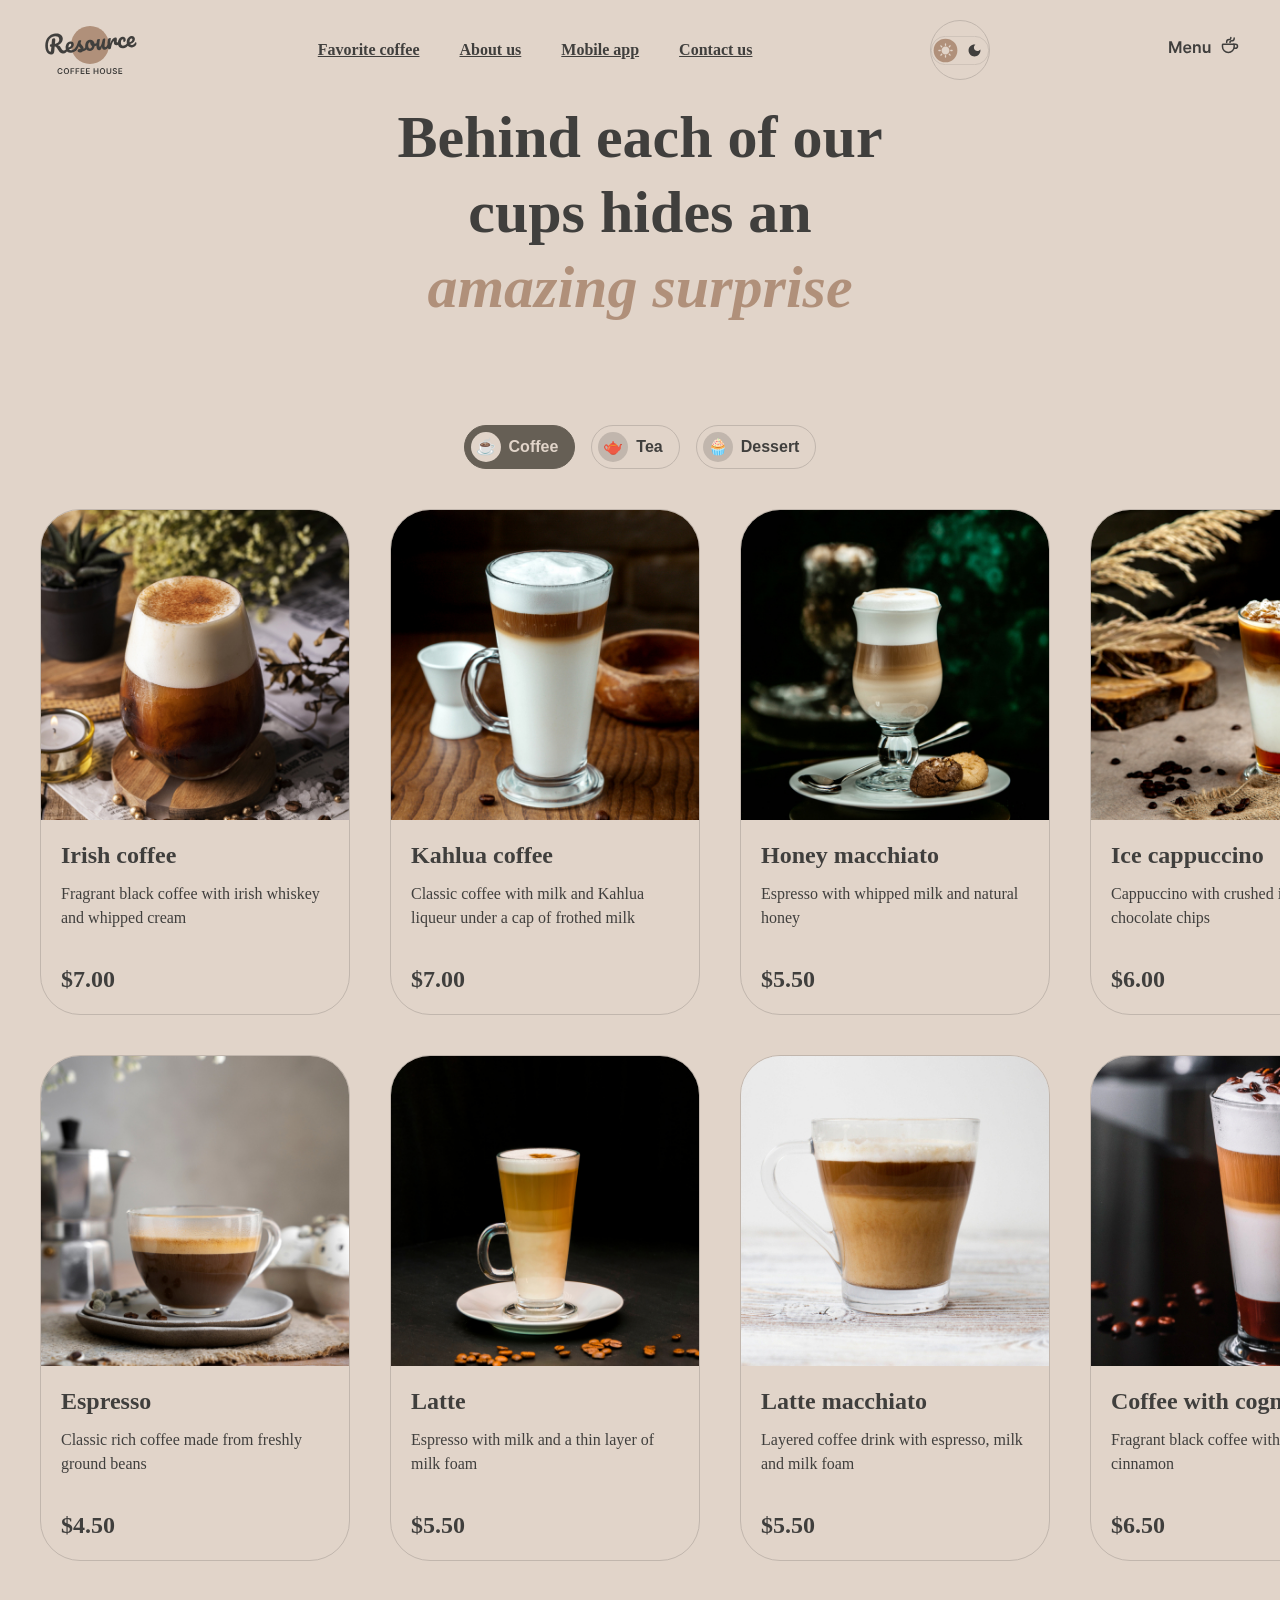
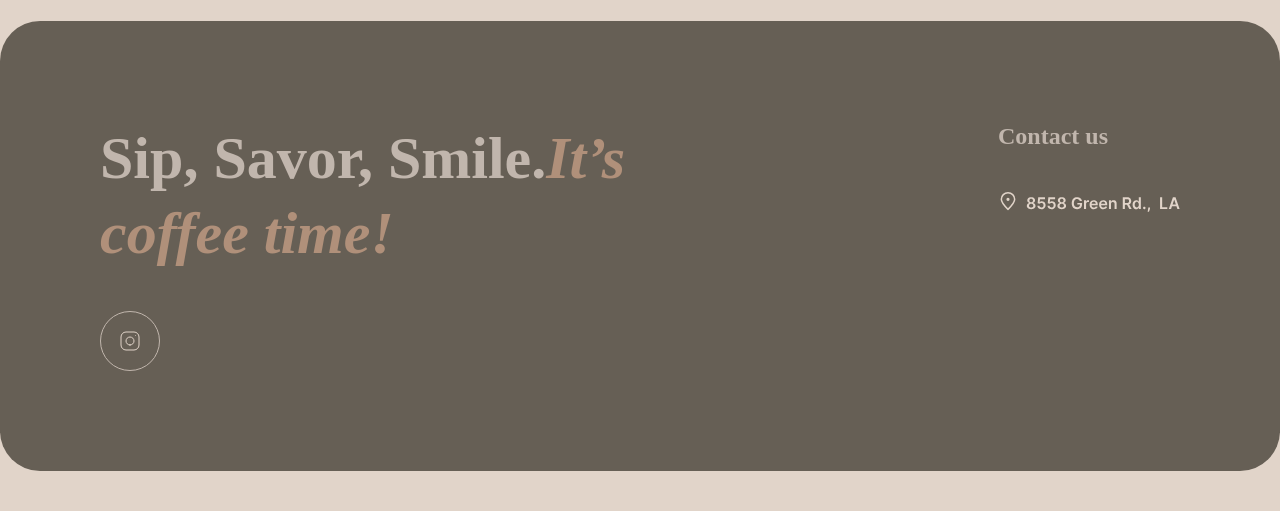
==== menu.html @ be04c388 "feat: add code" ====
<!DOCTYPE html>
<html lang="en">
<head>
    <meta charset="UTF-8">
    <meta name="viewport" content="width=device-width, initial-scale=1.0">
    <title>Coffee House</title>
    <link rel="stylesheet" href="./style.css">
</head>
<body>
<header class="header">
    <div class="container header__container">
        <a href="./index.html" class="logo">
            <img src="./assets/icons/logo.svg" alt="Coffee House Logo">
        </a>
        <nav class="nav">
            <ul class="nav__list">
                <li class="nav__item"><a href="#coffee" class="nav__link">Favorite coffee</a></li>
                <li class="nav__item"><a href="#about" class="nav__link">About us</a></li>
                <li class="nav__item"><a href="#mobile-app" class="nav__link">Mobile app</a></li>
                <li class="nav__item"><a href="#contacts" class="nav__link">Contact us</a></li>
            </ul>
        </nav>
        <button class="theme-toggle" type="button" aria-label="Toggle theme">
        <img src="./assets/icons/Theme_switch.svg" alt="Theme icon" class="theme-toggle__icon">
    </button>
        <a href="#" class="menu-link">
        <img src="./assets/icons/Menu.svg" alt="Menu Icon">
        </a>
    </div>
</header>
<main class="main">
    <section class="menu-section">
        <div class="container">
            <h1 class="menu-title">
            Behind each of our cups hides an <br><span>amazing surprise</span>
        </h1>
        <div class="menu-tabs">
            <button class="tab-btn tab-btn--active" type="button" data-category="coffee">
                <span class="tab-btn__icon">☕️</span>
                <span class="tab-btn__text">Coffee</span>
            </button>
            <button class="tab-btn" type="button" data-category="tea">
                <span class="tab-btn__icon">🫖</span>
                <span class="tab-btn__text">Tea</span>
            </button>
            <button class="tab-btn" type="button" data-category="dessert">
                <span class="tab-btn__icon">🧁</span>
                <span class="tab-btn__text">Dessert</span>
            </button>
        </div>
            <div class="menu-grid menu-grid--coffee" id="grid-coffee">
                <article class="menu-card">
                    <div class="menu-card__img-wrapper">
                        <img src="./assets/images/coffee-1.jpg" alt="Irish coffee" class="menu-card__img">
                    </div>
                    <div class="menu-card__content">
                        <h3 class="menu-card__title">Irish coffee</h3>
                        <p class="menu-card__description">Fragrant black coffee with irish whiskey and whipped cream</p>
                        <span class="menu-card__price">$7.00</span>
                    </div>
                </article>

                <article class="menu-card">
                    <div class="menu-card__img-wrapper">
                        <img src="./assets/images/coffee-2.jpg" alt="Kahlua coffee" class="menu-card__img">
                    </div>
                    <div class="menu-card__content">
                        <h3 class="menu-card__title">Kahlua coffee</h3>
                        <p class="menu-card__description">Classic coffee with milk and Kahlua liqueur under a cap of frothed milk</p>
                        <span class="menu-card__price">$7.00</span>
                    </div>
                </article>

                <article class="menu-card">
                    <div class="menu-card__img-wrapper">
                        <img src="./assets/images/coffee-3.jpg" alt="Honey macchiato" class="menu-card__img">
                    </div>
                    <div class="menu-card__content">
                        <h3 class="menu-card__title">Honey macchiato</h3>
                        <p class="menu-card__description">Espresso with whipped milk and natural honey</p>
                        <span class="menu-card__price">$5.50</span>
                    </div>
                </article>

                <article class="menu-card">
                    <div class="menu-card__img-wrapper">
                        <img src="./assets/images/coffee-4.png" alt="Ice cappuccino" class="menu-card__img">
                    </div>
                    <div class="menu-card__content">
                        <h3 class="menu-card__title">Ice cappuccino</h3>
                        <p class="menu-card__description">Cappuccino with crushed ice and chocolate chips</p>
                        <span class="menu-card__price">$6.00</span>
                    </div>
                </article>

                <article class="menu-card">
                    <div class="menu-card__img-wrapper">
                        <img src="./assets/images/coffee-5.jpg" alt="Espresso" class="menu-card__img">
                    </div>
                    <div class="menu-card__content">
                        <h3 class="menu-card__title">Espresso</h3>
                        <p class="menu-card__description">Classic rich coffee made from freshly ground beans</p>
                        <span class="menu-card__price">$4.50</span>
                    </div>
                </article>

                <article class="menu-card">
                    <div class="menu-card__img-wrapper">
                        <img src="./assets/images/coffee-6.png" alt="Latte" class="menu-card__img">
                    </div>
                    <div class="menu-card__content">
                        <h3 class="menu-card__title">Latte</h3>
                        <p class="menu-card__description">Espresso with milk and a thin layer of milk foam</p>
                        <span class="menu-card__price">$5.50</span>
                    </div>
                </article>

                <article class="menu-card">
                    <div class="menu-card__img-wrapper">
                        <img src="./assets/images/coffee-7.jpg" alt="Latte macchiato" class="menu-card__img">
                    </div>
                    <div class="menu-card__content">
                        <h3 class="menu-card__title">Latte macchiato</h3>
                <p class="menu-card__description">Layered coffee drink with espresso, milk and milk foam</p>
                        <span class="menu-card__price">$5.50</span>
                    </div>
                </article>

                <article class="menu-card">
                    <div class="menu-card__img-wrapper">
                        <img src="./assets/images/coffee-8.jpg" alt="Coffee with cognac" class="menu-card__img">
                    </div>
                    <div class="menu-card__content">
                        <h3 class="menu-card__title">Coffee with cognac</h3>
                        <p class="menu-card__description">Fragrant black coffee with cognac and cinnamon</p>
                        <span class="menu-card__price">$6.50</span>
                    </div>
                </article>
            </div>

            <!-- 2. СЕТКА ЧАЙ (скрыта) -->
            <div class="menu-grid menu-grid--tea" id="grid-tea" style="display: none;">
                <article class="menu-card">
                    <div class="menu-card__img-wrapper">
                        <img src="./assets/images/tea-1.png" alt="Moroccan" class="menu-card__img">
                    </div>
                    <div class="menu-card__content">
                        <h3 class="menu-card__title">Moroccan</h3>
                        <p class="menu-card__description">Fragrant black tea with the addition of tangerine, cinnamon, honey, lemon and mint</p>
                        <span class="menu-card__price">$4.50</span>
                    </div>
                </article>

                <article class="menu-card">
                    <div class="menu-card__img-wrapper">
                        <img src="./assets/images/tea-2.png" alt="Ginger" class="menu-card__img">
                    </div>
                    <div class="menu-card__content">
                        <h3 class="menu-card__title">Ginger</h3>
                        <p class="menu-card__description">Original black tea with fresh ginger, lemon and honey</p>
                        <span class="menu-card__price">$5.00</span>
                    </div>
                </article>

                <article class="menu-card">
                    <div class="menu-card__img-wrapper">
                        <img src="./assets/images/tea-3.png" alt="Cranberry" class="menu-card__img">
                    </div>
                    <div class="menu-card__content">
                        <h3 class="menu-card__title">Cranberry</h3>
                        <p class="menu-card__description">Black tea with cranberry juice, fresh cranberries and orange slices</p>
                        <span class="menu-card__price">$4.50</span>
                    </div>
                </article>

                <article class="menu-card">
                    <div class="menu-card__img-wrapper">
                        <img src="./assets/images/tea-4.png" alt="Sea buckthorn" class="menu-card__img">
                    </div>
                    <div class="menu-card__content">
                        <h3 class="menu-card__title">Sea buckthorn</h3>
                        <p class="menu-card__description">A rich drink based on sea buckthorn berries with mint and honey</p>
                        <span class="menu-card__price">$5.50</span>
                    </div>
                </article>
            </div>

            <!-- 3. СЕТКА ДЕСЕРТЫ (скрыта) -->
            <div class="menu-grid menu-grid--dessert" id="grid-dessert" style="display: none;">
                <article class="menu-card">
                    <div class="menu-card__img-wrapper">
                        <img src="./assets/images/dessert-1.png" alt="Marble cheesecake" class="menu-card__img">
                    </div>
                    <div class="menu-card__content">
                        <h3 class="menu-card__title">Marble cheesecake</h3>
                        <p class="menu-card__description">Philadelphia cheese with lemon zest on a light sponge cake and red currant jam</p>
                        <span class="menu-card__price">$3.50</span>
                    </div>
                </article>

                <article class="menu-card">
                    <div class="menu-card__img-wrapper">
                        <img src="./assets/images/dessert-2.png" alt="Red velvet" class="menu-card__img">
                    </div>
                    <div class="menu-card__content">
                        <h3 class="menu-card__title">Red velvet</h3>
                        <p class="menu-card__description">Layer cake with cream cheese frosting and bright red sponge cake</p>
                        <span class="menu-card__price">$4.00</span>
                    </div>
                </article>

                <article class="menu-card">
                    <div class="menu-card__img-wrapper">
                        <img src="./assets/images/dessert-3.png" alt="Pancakes" class="menu-card__img">
                    </div>
                    <div class="menu-card__content">
                        <h3 class="menu-card__title">Pancakes</h3>
                        <p class="menu-card__description">Tender pancakes with maple syrup and fresh berries</p>
                        <span class="menu-card__price">$4.50</span>
                    </div>
                </article>

                <article class="menu-card">
                    <div class="menu-card__img-wrapper">
                        <img src="./assets/images/dessert-4.png" alt="Creme brulee" class="menu-card__img">
                    </div>
                    <div class="menu-card__content">
                        <h3 class="menu-card__title">Creme brulee</h3>
                        <p class="menu-card__description">Rich custard base topped with a layer of hardened caramelized sugar</p>
                        <span class="menu-card__price">$4.00</span>
                    </div>
                </article>

                <article class="menu-card">
                    <div class="menu-card__img-wrapper">
                        <img src="./assets/images/dessert-5.png" alt="Pancakes with ice cream" class="menu-card__img">
                    </div>
                    <div class="menu-card__content">
                        <h3 class="menu-card__title">Pancakes with ice cream</h3>
                        <p class="menu-card__description">Lush pancakes served with vanilla ice cream and chocolate sauce</p>
                        <span class="menu-card__price">$5.50</span>
                    </div>
                </article>

                <article class="menu-card">
                    <div class="menu-card__img-wrapper">
                        <img src="./assets/images/dessert-6.png" alt="Honey cake" class="menu-card__img">
                    </div>
                    <div class="menu-card__content">
                        <h3 class="menu-card__title">Honey cake</h3>
                        <p class="menu-card__description">Traditional honey cake with delicate sour cream filling</p>
                        <span class="menu-card__price">$4.50</span>
                    </div>
                </article>

                <article class="menu-card">
                    <div class="menu-card__img-wrapper">
                        <img src="./assets/images/dessert-7.png" alt="Chocolate cake" class="menu-card__img">
                    </div>
                    <div class="menu-card__content">
                        <h3 class="menu-card__title">Chocolate cake</h3>
                        <p class="menu-card__description">Moist chocolate sponge cake with rich dark chocolate ganache</p>
                        <span class="menu-card__price">$5.00</span>
                    </div>
                </article>

                <article class="menu-card">
                    <div class="menu-card__img-wrapper">
                        <img src="./assets/images/dessert-8.png" alt="Black forest" class="menu-card__img">
                    </div>
                    <div class="menu-card__content">
                        <h3 class="menu-card__title">Black forest</h3>
                        <p class="menu-card__description">Classic cake with cherries, whipped cream and chocolate sponge</p>
                        <span class="menu-card__price">$5.50</span>
                    </div>
                </article>
            </div>
    </section>
</main>
<footer class="footer" id="contacts">
    <div class="container footer__container">
        <div class="footer__offer">
            <h2 class="section-title footer__title">
                Sip, Savor, Smile.<span>It’s coffee time!</span>
            </h2>
            <div class="footer__socials">
                 <a href="#" class="btn-insta" target="_blank">
                <img src="./assets/icons/instagram.svg">
                </a>
            </div>
        </div>
            <div class="footer__contacts">
            <h3 class="footer__contacts-title">Contact us</h3>
                <div class="footer__item">
                    <img src="./assets/icons/location.svg">
                </div>
            </div>
        </div>
</footer>
</body>
</html>
---- style.css ----
:root {
    --color-text-primary: #403F3D;
    --color-text-inverse: #E1D4C9;
    --color-text-accent: #B0907A;
    --color-background-page: #E1D4C9;
    --color-background-container: #665F55;
    --color-background-overlay: #403F3D;
    --color-border-primary: #C1B6AD;
    --color-border-inverse: #665F55;

    --font-family: 'Inter';
}
*{ box-sizing: border-box;
    margin: 0;
    padding: 0;
}
html {
    scroll-behavior: smooth;
}
body {
    font-family: var(--font-family);
    background-color: var(--color-background-page);
    color: var(--color-text-primary);
    line-height: 150%;
}
ul, ol {
    list-style: none;
}
a {
    list-style: none;
    color: inherit
}
img {
    max-width: 100%;
    display: block;
}
.container {
    max-width: 1440px;
    margin: 0 auto;
    padding: 0 40px;
}
.section-title {
    font-size: 60px;
    font-weight: 600;
    line-height: 125%;
    color: var(--color-text-dark);
}
.section-title span,
.hero__title span {
    color: var(--color-text-accent);
    font-style: italic;
}
.header {
    padding: 20px 0;
}
.header__container {
    display: flex;
    justify-content: space-between;
    align-items: center;
}
.logo {
    display: inline-block;
    width: 100px;
    height: 60px;
}
.logo img {
    width: 100%;
    height: 100%;
    object-fit: contain;
}
.nav__list {
    display: flex;
    gap: 40px;
}
.nav__link {
    font-weight: 600;
    font-size: 16px;
    position: relative;
    line-height: 150%;
    transition: color 0.3s ease;
}
.nav__link:hover {
    color: var(--color-text-accent);
}
.menu-link {
    display: flex;
    align-items: center;
    gap: 8px;
    font-weight: 600;
    font-size: 16px;
    line-height: 150%;
    border-bottom: 2px solid transparent;
    transition: border-color 0.3s ease;
}

.menu-link:hover {
    border-bottom-color: var(--color-text-dark);
}
.hero{
    padding: 20px 0;
}
.hero__container {
    background-color: var(--color-background-container);
    border-radius: 40px;
    padding: 100px;
    color: var(--color-text-inverse);
    background-image: url('./assets/images/img-hero.png');
    background-size: cover;
    background-position: center;
}
.hero__content {
    max-width: 530px;
}
.hero__title {
    font-size: 72px;
    font-weight: 600;
    line-height: 105%;
}
.hero__title span,
.section-title span {
    font-style: italic;
    color: var(--color-text-accent);
}
.hero__text {
    font-size: 16px;
    font-weight: 400;
    line-height: 150%;
    margin-bottom: 40px;
}
.btn {
    display: inline-flex;
    align-items: center;
    justify-content: center;
    padding: 20px 78px;
    border-radius: 100px;
    background-color: var(--color-background-page);
    color: var(--color-text-primary);
    font-size: 16px;
    font-weight: 600;
    line-height: 150%;
    transition: background-color 0.3s ease, transform 0.2s ease;
}
.btn:hover {
    background-color: #f1e7d8;
    transform: translateY(-2px);
}
.favorite {
    padding: 100px 0;
    text-align: center;
}
.favorite .section-title {
    margin-bottom: 40px;
}
.slider {
    display: flex;
    align-items: center;
    justify-content: center;
    gap: 40px;
    margin-bottom: 40px;
}
.slider__arrow {
    width: 60px;
    height: 60px;
    border-radius: 50%;
    border: 1px solid var(--color-border-inverse);
    background: transparent;
    cursor: pointer;
    display: flex;
    align-items: center;
    justify-content: center;
    flex-shrink: 0;
    transition: background-color 0.3s ease, transform 0.3s ease;
}
.slider__arrow:hover {
    background-color: var(--color-background-container);
}
.slider__content {
    max-width: 480px;
    width: 100%;
    overflow: hidden;
}
.slider__track {
    display:flex;
    transition:transform 0.5s ease-in-out;
}
.slider__item {
    min-width: 100%;
    display: flex;
    flex-direction: column;
    align-items: center;
}
.slider__img {
    width: 340px;
    height: 340px;
    object-fit: contain;
    margin-bottom: 20px;
}
.slider__title {
    font-size: 24px;
    font-weight: 600;
    line-height: 125%;
    margin-bottom: 12px;
}
.slider__description {
    font-size: 16 px;
    font-weight: 400;
    line-height: 150%;
    margin-bottom: 16 px;
    max-width: 480px;
}
.slider__price {
    font-size: 24px;
    font-weight: 600;
    line-height: 125%;
}
.slider__controls {
    display: flex;
    justify-content: center;
    gap: 12px;
}
.slider__control {
    width: 40px;
    height: 4px;
    padding: 0;
    border: none;
    background-color: var(--color-border-inverse);
    border-radius: 100px;
    cursor: pointer;
    transition: background-color 0.3s ease;
}
.slider__control--active {
    background-color: var(--color-background-container);
}
.about {
    padding: 100px 0;
}
.about .section-title {
    margin-bottom: 40px;
}
.about__photo {
    display: grid;
    grid-template-columns: repeat(2, 1fr);
    gap: 40px;
}
.about__img-wrapper {
    border-radius: 20px;
    overflow: hidden;
    height: 590px;
}
.about__img {
    width: 100%;
    height: 100%;
    object-fit: cover;
    transition: transform 0.5s ease;
}
.about__img-wrapper:hover .about__img {
    transform: scale(1.05);
}
.mobile-app {
    padding: 100px 0;
}
.mobile-app__container {
    display: flex;
    align-items: center;
    justify-content: space-between;
    gap: 100px;
}
.mobile-app__content {
    max-width: 630px;
}
.mobile-app .section-title {
    margin-bottom: 24px;
}
.mobile-app__text {
    font-size: 16px;
    font-weight: 400;
    line-height: 150%;
    margin-bottom: 40px;
}
.mobile-app__buttons {
    display: flex;
    gap: 20px;
}
.btn-store {
    display: inline-flex;
    align-items: center;
    justify-content: center;
    padding: 12px 20px;
    border: 1px solid var(--color-border-inverse);
    border-radius: 100px;
    transition: background-color 0.3s ease, border-color 0.3s ease;
}
.btn-store:hover {
    background-color: var(--color-background-container);
}
.mobile-app__img-wrapper {
    max-width: 630px;
}
.footer {
    padding: 20px 0 40px;
}
.footer__container {
    background-color: var(--color-background-container);
    border-radius: 40px;
    padding: 100px;
    color: var(--color-border-primary);
    display: flex;
    justify-content: space-between;
    gap: 100px;
}
.footer__offer {
    max-width: 530px;
}
.footer__title {
    color: var(--color-border-primary);
    margin-bottom: 40px;
}
.footer__socials {
    display: flex;
    gap: 12px;
}
.social-link {
    width: 60px;
    height: 60px;
    border: 1px solid var(--color-border-primary);
    border-radius: 50%;
    display: flex;
    align-items: center;
    justify-content: center;
    transition: background-color 0.3s ease, border-color 0.3s ease;
}
.social-link:hover {
    background-color: var(--color-background-page);
}
.footer__contacts {
    display: flex;
    flex-direction: column;
    align-items: flex-start;
    max-width: 530px;
}
.footer__contacts-title {
    font-size: 24px;
    font-weight: 600;
    line-height: 125%;
    margin-bottom: 40px;
}
.footer__list {
    display: flex;
    flex-direction: column;
    gap: 16px;
}
.footer__link {
    display: flex;
    align-items: column;
    gap: 8px;
    font-size: 16px;
    font-weight: 600;
    line-height: 150%;
    border-bottom: 2px solid transparent;
    transition: border-color 0.3s ease;
}
a.footer__link:hover {
    border-bottom-color: var(--color-text-inverse);
}
.menu-title {
    font-size: 60px;
    font-weight: 600;
    line-height: 125%;
    text-align: center;
    max-width: 800px;
    margin: 0 auto 40px;
    color:var(--color-background-overlay);
}

.menu-title span {
    color: var(--color-text-accent);
    font-style: italic;
}

.menu-tabs {
    display: flex;
    justify-content: center;
    gap: 16px;
    margin-bottom: 40px;
}
.tab-btn {
    display: inline-flex;
    align-items: center;
    gap: 8px;
    padding: 8px 16px 8px 8px;
    border: 1px solid var(--color-border-primary);
    border-radius: 100px;
    background-color: transparent;
    cursor: pointer;
    font-size: 16px;
    font-weight: 600;
    line-height: 150%;
    color: var(--color-background-overlay);
    transition: all 0.3s ease;
}
.tab-btn__icon {
    display: flex;
    align-items: center;
    justify-content: center;
    width: 30px;
    height: 30px;
    border-radius: 50%;
    background-color: var(--color-border-primary);
    font-size: 16px;
    transition: background-color 0.3s ease;
}
.tab-btn:hover:not(.tab-btn--active) {
    background-color: var(--color-border-inverse);
    border-color: var(--color-border-inverse);
    color: var(--color-background-page);
}

.tab-btn:hover:not(.tab-btn--active) .tab-btn__icon {
    background-color: var(--color-background-page);
}
.tab-btn--active {
    background-color: var(--color-background-container);
    border-color: var(--color-background-container);
    color: var(--color-background-page);
    cursor: default;
}
.tab-btn--active .tab-btn__icon {
    background-color: var(--color-background-page);
}

.menu-grid {
    display: grid;
    grid-template-columns: repeat(4, 1fr);
    gap: 40px;
    margin-bottom: 40px;
}
.menu-grid--hidden {
    display: none !important;
}
.menu-card {
    display: flex;
    flex-direction: column;
    width: 310px;
    height: 506px;
    border: 1px solid var(--color-border-primary);
    border-radius: 40px;
    overflow: hidden;
    box-sizing: border-box;
    margin: 0 auto;
    transition: transform 0.3s ease;
}
.menu-card:hover {
    transform: translateY(-4px);
}
.menu-card__img-wrapper {
    width: 310px;
    height: 310px;
    flex-shrink: 0;
    overflow: hidden;
}
.menu-card__img {
    width: 100%;
    height: 100%;
    object-fit: cover;
    transition: transform 0.5s ease;
}
.menu-card:hover .menu-card__img {
    transform: scale(1.05);
}
.menu-card__content {
    padding: 20px;
    display: flex;
    flex-direction: column;
    flex-grow: 1;
    justify-content: space-between;
}
.menu-card__title {
    font-size: 24px;
    font-weight: 600;
    line-height: 125%;
    margin: 0 0 12px 0;
    color: var(--color-background-overlay);
}
.menu-card__description {
    font-size: 16px;
    font-weight: 400;
    line-height: 150%;
    margin: 0;
    color: var(--color-background-overlay);
}
.menu-card__price {
    font-size: 24px;
    font-weight: 600;
    line-height: 125%;
    margin-top: auto;
    color: var(--color-background-overlay);
}
body.dark-theme {
    --color-text-primary: #E1D4C9;
    --color-text-inverse: #E1D4C9;
    --color-text-accent: #B0907A;
    --color-background-page: #292826;
    --color-background-container: #403F3D;
    --color-background-overlay: rgba(41, 40, 38, 0.8);
    --color-border-primary: #665F55;
    --color-border-inverse: #C1B6AD;
    --font-family: 'Inter';
}
*{
    box-sizing: border-box;
    margin: 0;
    padding: 0;
}
html {
    scroll-behavior: smooth;
}
body {
    font-family: var(--font-family);
    background-color: var(--color-background-page);
    color: var(--color-text-primary);
}
.menu-title {
    font-size: 60px;
    font-weight: 600;
    line-height: 125%;
    text-align: center;
    max-width: 800px;
    margin: 0 auto 40px;
    color: var(--color-text-primary);
}
.menu-title span {
    color: var(--color-text-accent);
    font-style: italic;
}
.tab-btn {
  display: inline-flex;
  align-items: center;
  gap: 8px;
  padding: 6px 16px 6px 6px;
  border: 1px solid var(--color-border-primary);
  border-radius: 100px;
  background-color: transparent;
  cursor: pointer;
  font-size: 16px;
  font-weight: 600;
  line-height: 150%;
  color: var(--color-text-primary);
  transition: all 0.3s ease;
}

.tab-btn__icon {
  display: flex;
  align-items: center;
  justify-content: center;
  width: 30px;
  height: 30px;
  border-radius: 50%;
  background-color: var(--color-border-primary);
  font-size: 16px;
  transition: background-color 0.3s ease;
}

.tab-btn:hover:not(.tab-btn--active) {
  background-color: var(--color-background-container);
  border-color: var(--color-background-container);
  color: var(--color-text-inverse);
}

.tab-btn:hover:not(.tab-btn--active) .tab-btn__icon {
  background-color: var(--color-background-page);
}

.tab-btn--active {
  background-color: var(--color-background-container);
  border-color: var(--color-background-container);
  color: var(--color-text-inverse);
  cursor: default;
}

.tab-btn--active .tab-btn__icon {
  background-color: var(--color-background-page);
}
.menu-title {
    font-size: 60px;
    font-weight: 600;
    line-height: 125%;
    text-align: center;
    max-width:  600px;
    margin: 0 auto 100px;
    color: var(--color-text-primary);
}
.menu-title span {
    color: var(--color-text-accent);
    font-style: italic;
}
.menu-card {
  display: flex;
  flex-direction: column;
  width: 310px;
  min-height: 506px;
  height: 100%;
  border: 1px solid var(--color-border-primary);
  border-radius: 40px;
  overflow: hidden;
  box-sizing: border-box;
  margin: 0 auto;
  background-color: transparent;
  transition: border-color 0.3s ease, transform 0.3s ease;
}
.menu-card__img-wrapper {
    width: 310px;
    height: 310px;
    flex-shrink: 0;
    overflow: hidden;
}

.menu-card__title, .menu-card__description, .menu-card__price {
  color: var(--color-text-primary);
}
.header__container {
    display: flex;
    align-items: center;
    justify-content: space-between;
    gap: 20px;
}
.theme-toggle {
    display: flex;
    align-items: center;
    justify-content: center;
    width: 60px;
    height: 60px;
    min-width: 60px;
    min-height: 60px;
    border-radius: 50%;
    border: 1px solid var(--color-border-primary);
    background-color: transparent;
    cursor: pointer;
    padding: 0;
    transition: background-color 0.3s ease, border-color 0.3s ease, transform 0.3s ease;
}
.theme-toggle:hover {
    background-color: var(--color-background-container);
    border-color: var(--color-background-container);
    transform: scale(1.05);
}
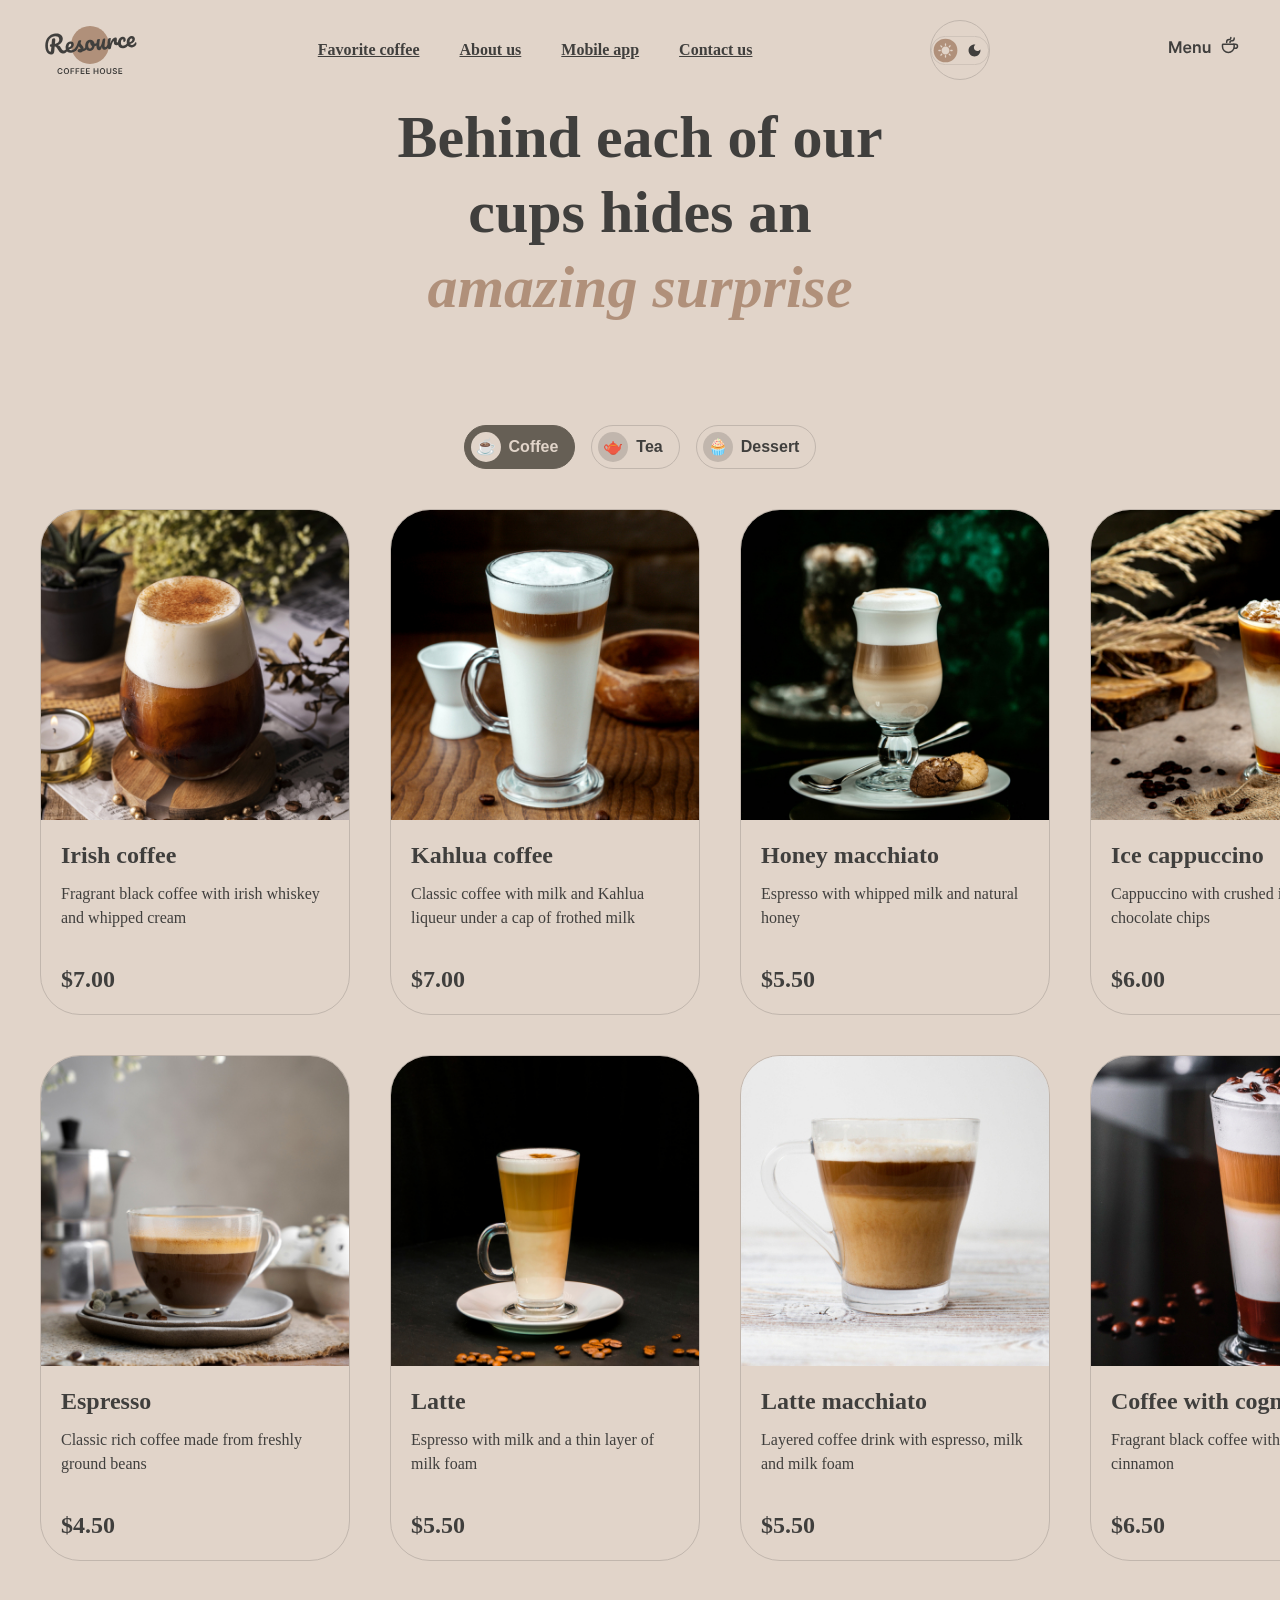
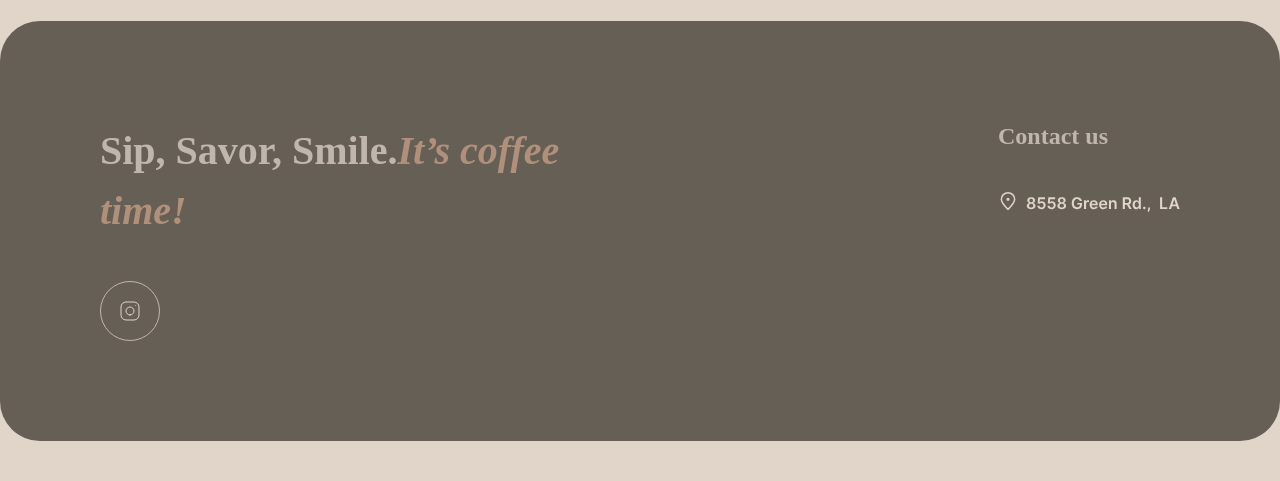
==== commit 69f7d33b: "feat; add code for sliders and menu" ====
--- a/menu.html
+++ b/menu.html
@@ -48,7 +48,7 @@
                 <span class="tab-btn__text">Dessert</span>
             </button>
         </div>
-            <div class="menu-grid menu-grid--coffee" id="grid-coffee">
+            <div class="menu-grid menu-grid--coffee" data-category="coffee">
                 <article class="menu-card">
                     <div class="menu-card__img-wrapper">
                         <img src="./assets/images/coffee-1.jpg" alt="Irish coffee" class="menu-card__img">
@@ -138,8 +138,7 @@
                 </article>
             </div>
 
-            <!-- 2. СЕТКА ЧАЙ (скрыта) -->
-            <div class="menu-grid menu-grid--tea" id="grid-tea" style="display: none;">
+            <div class="menu-grid menu-grid--tea"  data-category="tea"  style="display: none;">
                 <article class="menu-card">
                     <div class="menu-card__img-wrapper">
                         <img src="./assets/images/tea-1.png" alt="Moroccan" class="menu-card__img">
@@ -184,9 +183,7 @@
                     </div>
                 </article>
             </div>
-
-            <!-- 3. СЕТКА ДЕСЕРТЫ (скрыта) -->
-            <div class="menu-grid menu-grid--dessert" id="grid-dessert" style="display: none;">
+            <div class="menu-grid menu-grid--dessert" data-category="dessert" style="display: none;">
                 <article class="menu-card">
                     <div class="menu-card__img-wrapper">
                         <img src="./assets/images/dessert-1.png" alt="Marble cheesecake" class="menu-card__img">
@@ -297,5 +294,6 @@
             </div>
         </div>
 </footer>
+<script src="./main.js"></script>
 </body>
 </html>
--- a/style.css
+++ b/style.css
@@ -141,77 +141,95 @@
     transition: background-color 0.3s ease, transform 0.2s ease;
 }
 .btn:hover {
-    background-color: #f1e7d8;
+    background-color: var(--color-background-page);
     transform: translateY(-2px);
 }
 .favorite {
-    padding: 100px 0;
+    padding: 80px 0;
     text-align: center;
 }
-.favorite .section-title {
-    margin-bottom: 40px;
+.favorite__container {
+    margin: 0 auto;
+    padding: 0 20px;
+}
+.section-title {
+    font-size: 40px;
+    line-height: 1.5;
+    margin-bottom: 40px;
+    color: var(--color-text-primary);
+}
+.section-title span {
+    font-style: italic;
+    color: var(--color-text-accent);
 }
 .slider {
     display: flex;
     align-items: center;
-    justify-content: center;
-    gap: 40px;
-    margin-bottom: 40px;
-}
-.slider__arrow {
-    width: 60px;
-    height: 60px;
+    justify-content: space-between;
+    gap: 20px;
+    margin-bottom: 40px;
+}
+.slider_arrow {
+    background: transparent;
+    border: none;
+    border-radius: 0%;
+    display: flex;
+    align-items: center;
+    justify-content: center;
+    cursor: pointer;
+    transition: background-color 0.3s ease, border-color 0.3s ease; flex-shrink: 0;
+}
+.slider_arrow:hover {
+    background-color: var(--color-border-primary);
+    border-color: var(--color-border-inverse);
+}
+.slider_arrow img {
+    width: 40px;
+    height: 40px;
+}
+.slider_photo {
+    width: 100%;
+    max-width: 480px;
+    overflow: hidden;
+}
+.slider_track {
+    display: flex;
+    width: 100%;
+}
+.tab-content, .slider_item {
+    display: none;
+    width: 100%;
+    text-align: center;
+    flex-direction: column;
+    align-items: center; }
+.tab-content--active, .slider_item.slider_item--active {
+    display: flex;
+}
+.slider_track img {
+    width: 400px;
+    height: 400px;
+    object-fit: cover;
     border-radius: 50%;
-    border: 1px solid var(--color-border-inverse);
-    background: transparent;
-    cursor: pointer;
-    display: flex;
-    align-items: center;
-    justify-content: center;
-    flex-shrink: 0;
-    transition: background-color 0.3s ease, transform 0.3s ease;
-}
-.slider__arrow:hover {
-    background-color: var(--color-background-container);
-}
-.slider__content {
-    max-width: 480px;
-    width: 100%;
-    overflow: hidden;
-}
-.slider__track {
-    display:flex;
-    transition:transform 0.5s ease-in-out;
-}
-.slider__item {
-    min-width: 100%;
-    display: flex;
-    flex-direction: column;
-    align-items: center;
-}
-.slider__img {
-    width: 340px;
-    height: 340px;
-    object-fit: contain;
     margin-bottom: 20px;
 }
-.slider__title {
+.slider_track h4 {
     font-size: 24px;
-    font-weight: 600;
-    line-height: 125%;
-    margin-bottom: 12px;
-}
-.slider__description {
-    font-size: 16 px;
-    font-weight: 400;
-    line-height: 150%;
-    margin-bottom: 16 px;
-    max-width: 480px;
-}
-.slider__price {
+    line-height: 1.25;
+    margin-bottom: 16px;
+    color: var(--color-text-primary);
+}
+.slider_description {
+    font-size: 16px;
+    line-height: 1.5;
+    color: var(--color-text-primary);
+    margin-bottom: 20px;
+    max-width: 400px;
+}
+.slider_price {
     font-size: 24px;
     font-weight: 600;
-    line-height: 125%;
+    line-height: 1.25;
+    color: var(--color-text-primary);
 }
 .slider__controls {
     display: flex;
@@ -221,15 +239,14 @@
 .slider__control {
     width: 40px;
     height: 4px;
-    padding: 0;
-    border: none;
-    background-color: var(--color-border-inverse);
-    border-radius: 100px;
-    cursor: pointer;
+    border-radius: 4px;
+    background-color: #C1B6AD;
+    border: none; cursor:
+    pointer; padding: 0;
     transition: background-color 0.3s ease;
 }
-.slider__control--active {
-    background-color: var(--color-background-container);
+.slider__indicator--active {
+    background-color: #665F55;
 }
 .about {
     padding: 100px 0;
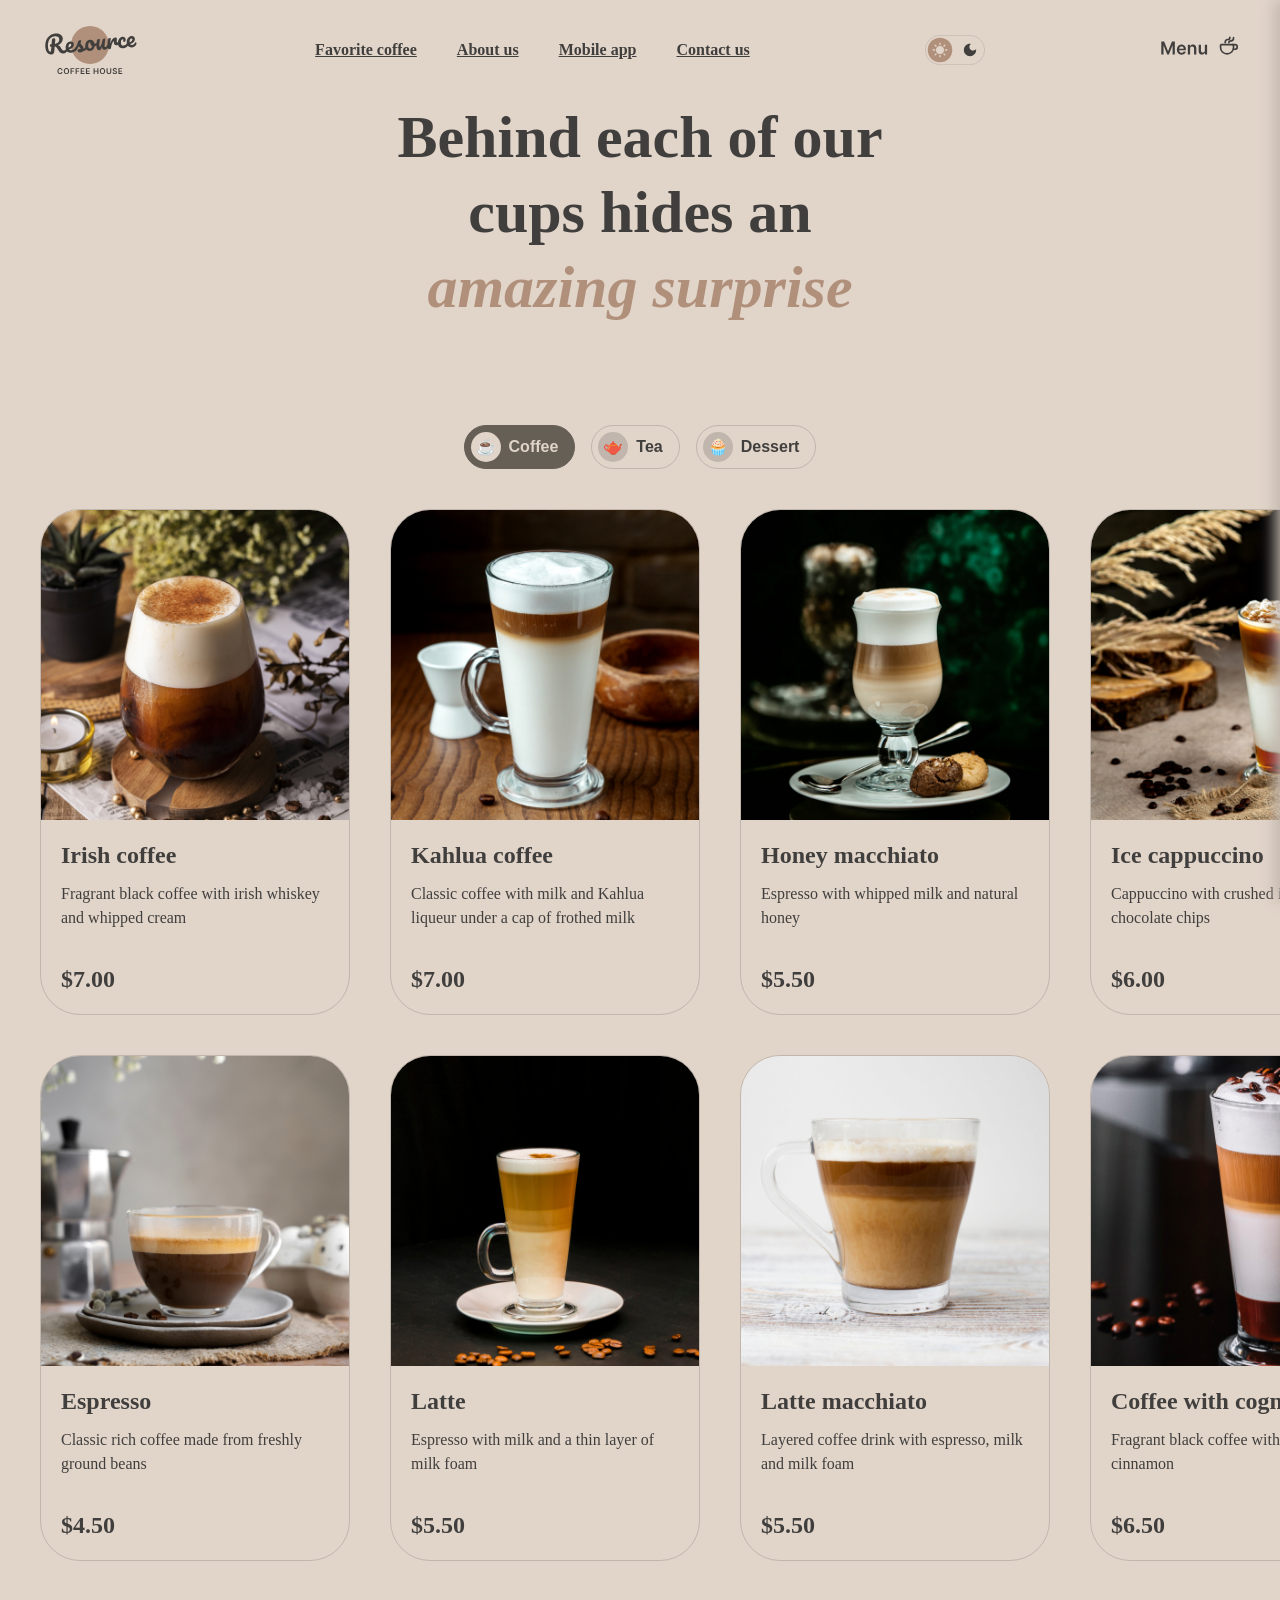
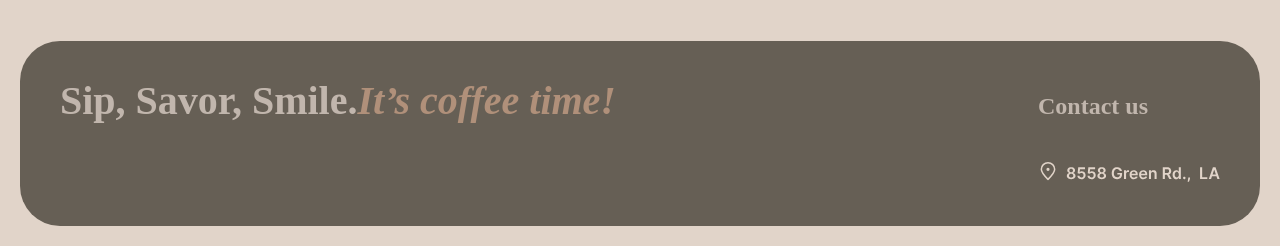
==== commit 842e52f2: "feat:add code,themes, burger" ====
--- a/menu.html
+++ b/menu.html
@@ -21,11 +21,21 @@
             </ul>
         </nav>
         <button class="theme-toggle" type="button" aria-label="Toggle theme">
-        <img src="./assets/icons/Theme_switch.svg" alt="Theme icon" class="theme-toggle__icon">
+        <img src="./assets/icons/Theme_switch.svg" alt="Theme icon" class="icon__light">
+        <img src="./assets/icons/theme_switch.dark.svg" alt="Theme dark icon" class="icon__dark">
     </button>
-        <a href="#" class="menu-link">
-        <img src="./assets/icons/Menu.svg" alt="Menu Icon">
-        </a>
+        <button id="menu-btn" class="menu-btn" aria-label="Open menu">
+            <img src="./assets/icons/Menu.svg" alt="Menu Icon" class="icon__light">
+        </button>
+            <nav id="burger-menu" class="burger-menu">
+                <ul class="burger-list">
+                    <li><a href="#coffee" class="burger-link">Favorite coffee</a></li>
+                    <li><a href="#about-us" class="burger-link">About us</a></li>
+                    <li><a href="#mobile-app" class="burger-link">Mobile app</a></li>
+                    <li><a href="#contacts" class="burger-link">Contact us</a></li>
+                    <li><a href="/menu.html" class="burger-link">Menu</a> </li>
+                </ul>
+            </nav>
     </div>
 </header>
 <main class="main">
@@ -62,7 +72,7 @@
 
                 <article class="menu-card">
                     <div class="menu-card__img-wrapper">
-                        <img src="./assets/images/coffee-2.jpg" alt="Kahlua coffee" class="menu-card__img">
+                        <img src="./assets/images/coffee-2.jpg" id="Kahlua__coffee" alt="Kahlua coffee" class="menu-card__img">
                     </div>
                     <div class="menu-card__content">
                         <h3 class="menu-card__title">Kahlua coffee</h3>
@@ -281,19 +291,68 @@
                 Sip, Savor, Smile.<span>It’s coffee time!</span>
             </h2>
             <div class="footer__socials">
-                 <a href="#" class="btn-insta" target="_blank">
-                <img src="./assets/icons/instagram.svg">
+                 <a href="#" class="btn-insta" target="_blank"
+                 <img src="./assets/icons/instagram.svg"  class="icon__light">
+                 <img src="./assets/icons/instagram.dark.svg" class="icon__dark">
                 </a>
             </div>
         </div>
             <div class="footer__contacts">
             <h3 class="footer__contacts-title">Contact us</h3>
                 <div class="footer__item">
-                    <img src="./assets/icons/location.svg">
+                    <img src="./assets/icons/location.svg" class="icon__light">
+                    <img src="./assets/icons/location.dark.svg" class="icon__dark">
                 </div>
             </div>
         </div>
 </footer>
 <script src="./main.js"></script>
+
+<dialog id="menuPopup">
+  <div class="popup-container">
+    <img id="popupImg" src="" alt="">
+
+    <div class="popup-info">
+      <h3 id="popupTitle"></h3>
+      <p id="popupDescription"></p>
+
+      <div id="optionsCoffee" class="popup-options" style="display: none;">
+        <div class="options-group">
+          <h4>Size:</h4>
+          <label><input type="radio" name="coffee-size" value="200" checked> 200 ml</label>
+          <label><input type="radio" name="coffee-size" value="300"> 300 ml</label>
+          <label><input type="radio" name="coffee-size" value="500"> 500 ml</label>
+        </div>
+        <div class="options-group">
+          <h4>Additeves:</h4>
+          <label><input type="checkbox" value="milk"> Milk</label>
+          <label><input type="checkbox" value="sugar"> Sugar</label>
+          <label><input type="checkbox" value="cinnamon">Cinnamon</label>
+        </div>
+      </div>
+
+      <div id="optionsTea" class="popup-options" style="display: none;">
+        <div class="options-group">
+          <h4>Size:</h4>
+          <label><input type="radio" name="tea-size" value="200"> 200 ml</label>
+          <label><input type="radio" name="tea-size" value="300"> 300 ml</label>
+          <label><input type="radio" name="tea-size" value="500"> 500 ml</label>
+        </div>
+        <div class="options-group">
+          <h4>Additeves:</h4>
+          <label><input type="checkbox" value="sugar">Sugar</label>
+          <label><input type="checkbox" value="lemon">Lemon</label>
+          <label><input type="checkbox" value="cinnamon">Cinnamon</label>
+        </div>
+      </div>
+
+      <div class="popup-footer">
+        <span id="popupPrice"></span>
+        <button class="popup-close-btn">Close</button>
+      </div>
+    </div>
+  </div>
+</dialog>
+
 </body>
 </html>
--- a/style.css
+++ b/style.css
@@ -96,6 +96,60 @@
 .menu-link:hover {
     border-bottom-color: var(--color-text-dark);
 }
+.menu-btn {
+  background: transparent;
+  border: none;
+  cursor: pointer;
+  padding: 0;
+  z-index: 100;
+  position: relative;
+}
+
+.menu-btn img {
+  display: block;
+  width: 80px;
+  height: 50px;
+}
+
+.burger-menu {
+  position: fixed;
+  top: 0;
+  right: 0;
+  width: 300px;
+  height: 100vh;
+  background-color: var(--color-background-page);
+  box-shadow: -5px 0 15px var(--color-border-primary);
+  padding: 80px 40px 40px 40px;
+
+  transform: translateX(100%);
+  transition: transform 0.4s ease-in-out;
+  z-index: 99;
+}
+
+.burger-menu.open {
+  transform: translateX(0);
+}
+
+.burger-list {
+  list-style: none;
+  padding: 0;
+  margin: 0;
+  display: flex;
+  flex-direction: column;
+  gap: 25px;
+}
+
+.burger-link {
+  text-decoration: none;
+  color: var(--color-text-primary);
+  font-size: 18px;
+  font-weight: 500;
+  transition: color 0.2s ease;
+}
+
+.burger-link:hover {
+  color:  var(--color-text-accent);
+}
 .hero{
     padding: 20px 0;
 }
@@ -239,14 +293,15 @@
 .slider__control {
     width: 40px;
     height: 4px;
-    border-radius: 4px;
-    background-color: #C1B6AD;
-    border: none; cursor:
-    pointer; padding: 0;
+    border-radius: 0px;
+    background-color: var(--color-background-page);
+    border: none;
+    cursor:pointer;
+    margin: 0px;
     transition: background-color 0.3s ease;
 }
 .slider__indicator--active {
-    background-color: #665F55;
+    background-color: var(--color-background-overlay);
 }
 .about {
     padding: 100px 0;
@@ -302,10 +357,11 @@
     display: inline-flex;
     align-items: center;
     justify-content: center;
-    padding: 12px 20px;
-    border: 1px solid var(--color-border-inverse);
+    padding: 0px 0px;
+    border: none;
+    outline: none;
     border-radius: 100px;
-    transition: background-color 0.3s ease, border-color 0.3s ease;
+    transition: background-color 0.3s ease;
 }
 .btn-store:hover {
     background-color: var(--color-background-container);
@@ -314,33 +370,37 @@
     max-width: 630px;
 }
 .footer {
-    padding: 20px 0 40px;
+    padding: 40px 20px 20px;
 }
 .footer__container {
     background-color: var(--color-background-container);
     border-radius: 40px;
-    padding: 100px;
+    padding: 80;
     color: var(--color-border-primary);
     display: flex;
     justify-content: space-between;
     gap: 100px;
 }
 .footer__offer {
-    max-width: 530px;
+    max-width: 560px;
 }
 .footer__title {
     color: var(--color-border-primary);
-    margin-bottom: 40px;
+    margin: 0px;
+    padding-top: 30px;
+    padding-bottom: 30px;
 }
 .footer__socials {
     display: flex;
-    gap: 12px;
+    gap: 10px;
+    margin-top: 0px;
+    padding-bottom: 30px
 }
 .social-link {
-    width: 60px;
-    height: 60px;
+    width: 50px;
+    height: 50px;
     border: 1px solid var(--color-border-primary);
-    border-radius: 50%;
+    border-radius: 0px;
     display: flex;
     align-items: center;
     justify-content: center;
@@ -353,7 +413,10 @@
     display: flex;
     flex-direction: column;
     align-items: flex-start;
-    max-width: 530px;
+    max-width: 430px;
+    margin: 0px;
+    padding-top: 50px;
+    padding-bottom: 30px;
 }
 .footer__contacts-title {
     font-size: 24px;
@@ -511,6 +574,148 @@
     line-height: 125%;
     margin-top: auto;
     color: var(--color-background-overlay);
+}
+dialog#menuPopup {
+  padding: 0;
+  border: none;
+  border-radius: 16px;
+  box-shadow: 0 10px 40px var(--color-border-primary);
+  width: 90%;
+  max-width: 650px;
+  margin: auto;
+  overflow: hidden;
+  background: var(--color-background-page);
+}
+
+.popup-container {
+  display: flex;
+  flex-direction: row;
+  align-items: center;
+  padding-left: 20px;
+}
+
+#popupImg {
+  width: 25%;
+  height: 130px;
+  object-fit: cover;
+  aspect-ratio: 1 / 1;
+  border-radius: 12px;
+  margin: 20px 0;
+
+}
+
+.popup-info {
+  padding: 24px;
+  width: 75%;
+  padding: 24px 24px 24px 20px;
+  display: flex;
+  flex-direction: column;
+  justify-content: space-between;
+}
+
+#popupTitle {
+  margin: 0 0 8px 0;
+  font-size: 22px;
+}
+
+#popupDescription {
+  color: var(--color-text-primary);
+  margin: 0 0 16px 0;
+  font-size: 14px;
+  line-height: 1.4;
+}
+
+.options-group {
+  margin-bottom: 12px;
+}
+
+.options-group h4 {
+  margin: 0 0 6px 0;
+  font-size: 13px;
+  color: var(--color-text-primary);
+}
+
+.options-group label {
+  display: inline-block;
+  margin-right: 12px;
+  font-size: 13px;
+  cursor: pointer;
+}
+
+.popup-footer {
+  margin-top: 16px;
+  display: flex;
+  align-items: center;
+  justify-content: space-between;
+  gap: 15px;
+}
+
+#popupPrice {
+  font-weight: bold;
+  font-size: 20px;
+  color: var(--color-text-primary);
+}
+
+.popup-close-btn {
+  flex-grow: 1;
+  padding: 10px;
+  background-color: var(--color-border-primary);
+  color: var(--color-text-primary);
+  border: none;
+  border-radius: 8px;
+  cursor: pointer;
+  font-size: 15px;
+  font-weight: 500;
+}
+.popup-close-btn:hover {
+  background-color: var(--color-background-overlay);
+}
+ .hidden-input {
+    display: none;
+}
+.custom-btn {
+    display: inline-flex;
+    align-self: center;
+    gap: 8px; padding: 8px 16px 8px 8px;
+    border: 1px solid var(--color-background-page);;
+    border-radius: 20px; cursor:
+    pointer; transition: all 0.3s ease;
+}
+.custom-btn .icon {
+    display: flex;
+    justify-content: center;
+    align-items: center;
+    width: 24px;
+    height: 24px;
+    background-color: var(--color-background-page);
+    border-radius: 50%;
+    -size: 12px;
+}
+.hidden-input:checked + .custom-btn {
+    background-color: var(--color-background-overlay);
+    color: var(--color-text-inverse);
+    border-color: var(--color-border-primary);
+}
+.hidden-input:checked + .custom-btn .icon {
+    background-color: var(--color-background-page);
+    color: var(--color-border-primary);
+}
+@media (max-width: 480px) {
+  .popup-container {
+    flex-direction: column;
+    padding: 16px 16px 4px 16px;
+    align-items: stretch;
+  }
+  #popupImg {
+    width: 100%;
+    height: 180px;
+    aspect-ratio: auto;
+    margin: 0 0 12px 0;
+  }
+  .popup-info {
+    width: 100%;
+    padding: 16px;
+  }
 }
 body.dark-theme {
     --color-text-primary: #E1D4C9;
@@ -648,16 +853,46 @@
     height: 60px;
     min-width: 60px;
     min-height: 60px;
-    border-radius: 50%;
-    border: 1px solid var(--color-border-primary);
-    background-color: transparent;
+    border: none;
+    background: transparent;
+    outline: none;
     cursor: pointer;
     padding: 0;
-    transition: background-color 0.3s ease, border-color 0.3s ease, transform 0.3s ease;
+    transition: background-color 0.3s ease;
 }
 .theme-toggle:hover {
     background-color: var(--color-background-container);
-    border-color: var(--color-background-container);
+    border-color: var(--color-background-page);
     transform: scale(1.05);
 }
-
+.theme-toggle:focus,
+.theme-toggle:active {
+    outline: none;
+    background-color: transparent;
+}
+
+.icon__dark {
+  display: none;
+}
+.icon__light {
+  display: inline-block;
+}
+body.dark-theme .icon__light {
+    display: none;
+}
+body.dark-theme .icon__dark {
+    display: inline-block;
+}
+
+
+@media (prefers-color-scheme: dark) {
+  .icon__light {
+    display: none;
+  }
+  .icon__dark {
+    display: block;
+  }
+}
+
+
+
